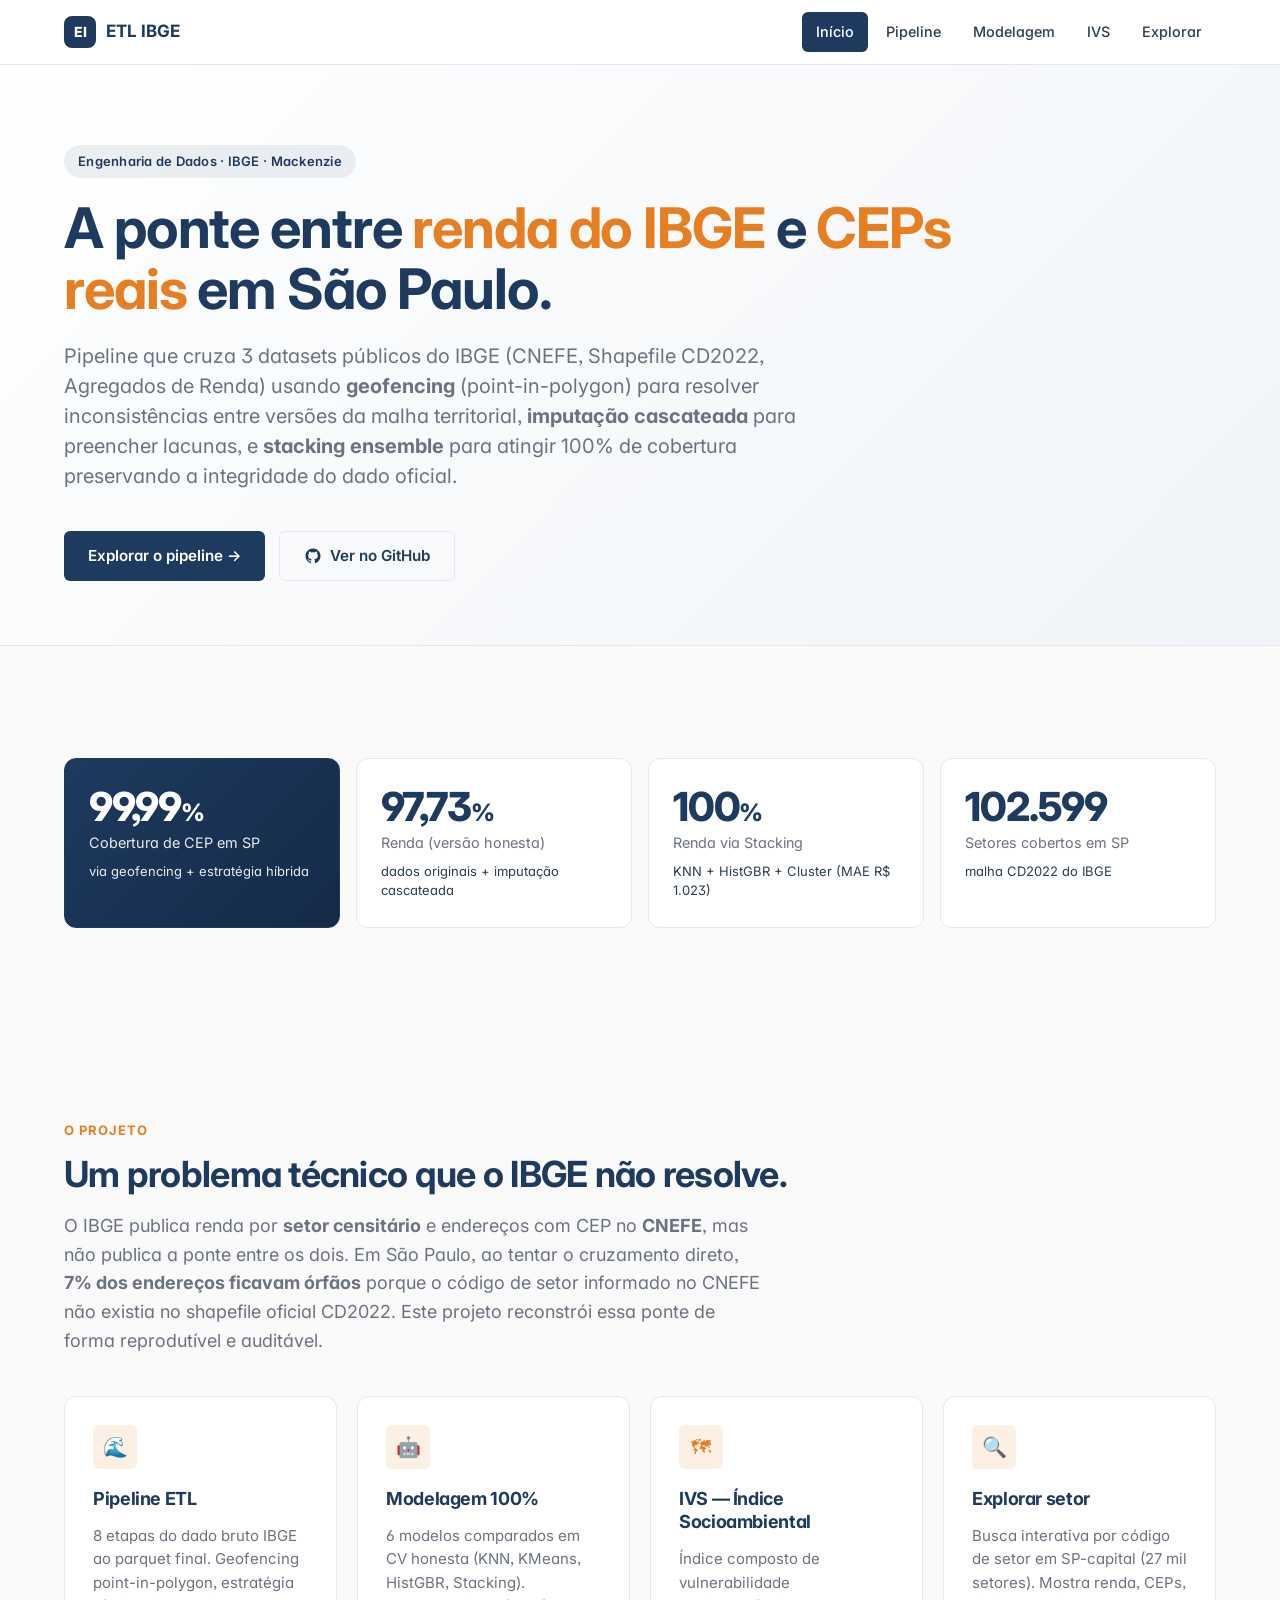
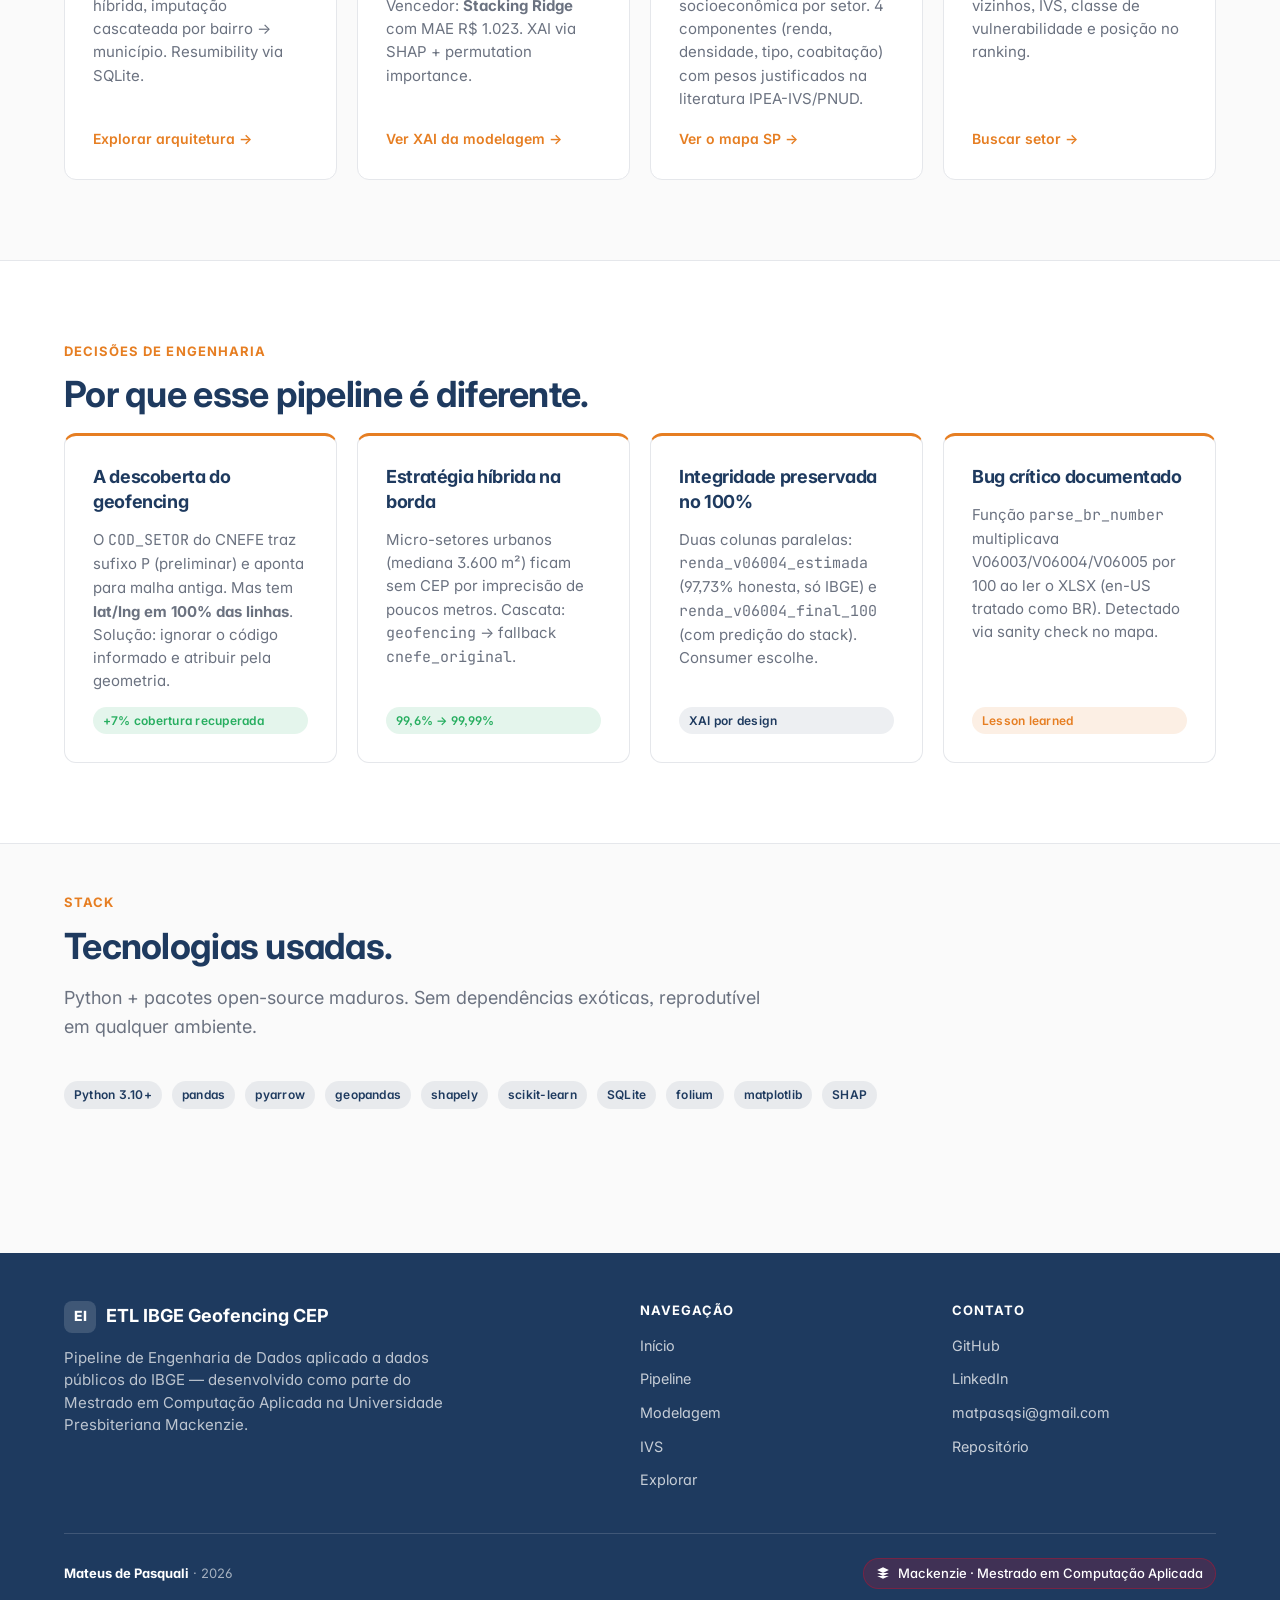
==== docs/index.html @ 5c692386 "feat(site): Fase 1 - setup + landing page - Estrutura inicial em docs/ para GitHub Pages - index.htm" ====
<!DOCTYPE html>
<html lang="pt-BR">
<head>
  <meta charset="UTF-8" />
  <meta name="viewport" content="width=device-width, initial-scale=1.0" />
  <title>ETL IBGE Geofencing CEP — Setor × CEP × Renda em SP</title>
  <meta name="description" content="Pipeline de Engenharia de Dados que cruza renda do IBGE com CEPs reais via geofencing. 99,99% cobertura de CEP e 100% de renda em SP via stacking ensemble." />

  <!-- Open Graph -->
  <meta property="og:title" content="ETL IBGE Geofencing CEP — Setor × CEP × Renda" />
  <meta property="og:description" content="Pipeline de Engenharia de Dados aplicado a dados públicos do IBGE — 99,99% CEP / 100% renda em SP." />
  <meta property="og:type" content="website" />

  <!-- Fontes -->
  <link rel="preconnect" href="https://fonts.googleapis.com" />
  <link rel="preconnect" href="https://fonts.gstatic.com" crossorigin />
  <link href="https://fonts.googleapis.com/css2?family=Inter:wght@400;500;600;700;800&family=JetBrains+Mono:wght@400;500&display=swap" rel="stylesheet" />

  <!-- CSS -->
  <link rel="stylesheet" href="css/custom.css" />

  <!-- Favicon inline (SVG simples com sigla) -->
  <link rel="icon" type="image/svg+xml" href="data:image/svg+xml,%3Csvg xmlns='http://www.w3.org/2000/svg' viewBox='0 0 64 64'%3E%3Crect width='64' height='64' rx='12' fill='%231E3A5F'/%3E%3Ctext x='50%25' y='52%25' text-anchor='middle' font-family='Inter,sans-serif' font-size='28' font-weight='800' fill='white'%3EEI%3C/text%3E%3C/svg%3E" />
</head>
<body>

  <!-- ========== HEADER + NAV ========== -->
  <header class="site-header">
    <div class="container nav-wrapper">
      <a href="index.html" class="nav-brand" aria-label="Página inicial">
        <span class="nav-brand-mark">EI</span>
        <span>ETL IBGE</span>
      </a>

      <button class="nav-toggle" aria-label="Abrir menu" aria-expanded="false">
        <svg width="24" height="24" viewBox="0 0 24 24" fill="none" stroke="currentColor" stroke-width="2">
          <line x1="3" y1="6" x2="21" y2="6"></line>
          <line x1="3" y1="12" x2="21" y2="12"></line>
          <line x1="3" y1="18" x2="21" y2="18"></line>
        </svg>
      </button>

      <nav class="nav-links" aria-label="Navegação principal">
        <a href="index.html" class="nav-link">Início</a>
        <a href="pipeline.html" class="nav-link">Pipeline</a>
        <a href="modelagem.html" class="nav-link">Modelagem</a>
        <a href="ivs.html" class="nav-link">IVS</a>
        <a href="explorar.html" class="nav-link">Explorar</a>
      </nav>
    </div>
  </header>

  <!-- ========== HERO ========== -->
  <section class="hero">
    <div class="container">
      <span class="hero-eyebrow">Engenharia de Dados · IBGE · Mackenzie</span>
      <h1>A ponte entre <span class="text-accent">renda do IBGE</span> e <span class="text-accent">CEPs reais</span> em São Paulo.</h1>
      <p class="hero-lead">
        Pipeline que cruza 3 datasets públicos do IBGE (CNEFE, Shapefile CD2022, Agregados de Renda) usando
        <strong>geofencing</strong> (point-in-polygon) para resolver inconsistências entre versões da malha territorial,
        <strong>imputação cascateada</strong> para preencher lacunas, e <strong>stacking ensemble</strong> para atingir
        100% de cobertura preservando a integridade do dado oficial.
      </p>
      <div class="hero-ctas">
        <a href="pipeline.html" class="btn btn-primary">
          Explorar o pipeline →
        </a>
        <a href="https://github.com/MatPasquali/ETL_IBGE_GEOFENCING_CEP" target="_blank" rel="noopener" class="btn btn-secondary">
          <svg width="18" height="18" viewBox="0 0 24 24" fill="currentColor">
            <path d="M12 2C6.477 2 2 6.484 2 12.017c0 4.425 2.865 8.18 6.839 9.504.5.092.682-.217.682-.483 0-.237-.008-.868-.013-1.703-2.782.605-3.369-1.343-3.369-1.343-.454-1.158-1.11-1.466-1.11-1.466-.908-.62.069-.608.069-.608 1.003.07 1.531 1.032 1.531 1.032.892 1.53 2.341 1.088 2.91.832.092-.647.35-1.088.636-1.338-2.22-.253-4.555-1.113-4.555-4.951 0-1.093.39-1.988 1.029-2.688-.103-.253-.446-1.272.098-2.65 0 0 .84-.27 2.75 1.026A9.564 9.564 0 0 1 12 6.844c.85.004 1.705.114 2.504.336 1.909-1.296 2.747-1.027 2.747-1.027.546 1.379.202 2.398.1 2.651.64.7 1.028 1.595 1.028 2.688 0 3.848-2.339 4.695-4.566 4.943.359.309.678.92.678 1.855 0 1.338-.012 2.419-.012 2.747 0 .268.18.58.688.482A10.019 10.019 0 0 0 22 12.017C22 6.484 17.522 2 12 2z"/>
          </svg>
          Ver no GitHub
        </a>
      </div>
    </div>
  </section>

  <!-- ========== MÉTRICAS ========== -->
  <section class="section-tight">
    <div class="container">
      <div class="metrics-grid">
        <div class="metric-card highlight">
          <div class="metric-value">99,99<span style="font-size: 1.5rem;">%</span></div>
          <div class="metric-label">Cobertura de CEP em SP</div>
          <div class="metric-detail">via geofencing + estratégia híbrida</div>
        </div>

        <div class="metric-card">
          <div class="metric-value">97,73<span style="font-size: 1.5rem;">%</span></div>
          <div class="metric-label">Renda (versão honesta)</div>
          <div class="metric-detail">dados originais + imputação cascateada</div>
        </div>

        <div class="metric-card">
          <div class="metric-value">100<span style="font-size: 1.5rem;">%</span></div>
          <div class="metric-label">Renda via Stacking</div>
          <div class="metric-detail">KNN + HistGBR + Cluster (MAE R$ 1.023)</div>
        </div>

        <div class="metric-card">
          <div class="metric-value">102.599</div>
          <div class="metric-label">Setores cobertos em SP</div>
          <div class="metric-detail">malha CD2022 do IBGE</div>
        </div>
      </div>
    </div>
  </section>

  <!-- ========== O PROJETO ========== -->
  <section class="section">
    <div class="container">
      <span class="section-eyebrow">O Projeto</span>
      <h2 class="section-title">Um problema técnico que o IBGE não resolve.</h2>
      <p class="section-lead">
        O IBGE publica renda por <strong>setor censitário</strong> e endereços com CEP no <strong>CNEFE</strong>, mas não
        publica a ponte entre os dois. Em São Paulo, ao tentar o cruzamento direto, <strong>7% dos endereços ficavam órfãos</strong>
        porque o código de setor informado no CNEFE não existia no shapefile oficial CD2022. Este projeto reconstrói essa
        ponte de forma reprodutível e auditável.
      </p>

      <div class="feature-grid">
        <a href="pipeline.html" class="feature-card">
          <span class="feature-icon">🌊</span>
          <h3 class="feature-title">Pipeline ETL</h3>
          <p class="feature-desc">
            8 etapas do dado bruto IBGE ao parquet final. Geofencing point-in-polygon, estratégia híbrida, imputação cascateada por bairro → município. Resumibility via SQLite.
          </p>
          <span class="feature-arrow">Explorar arquitetura →</span>
        </a>

        <a href="modelagem.html" class="feature-card">
          <span class="feature-icon">🤖</span>
          <h3 class="feature-title">Modelagem 100%</h3>
          <p class="feature-desc">
            6 modelos comparados em CV honesta (KNN, KMeans, HistGBR, Stacking). Vencedor: <strong>Stacking Ridge</strong> com MAE R$ 1.023. XAI via SHAP + permutation importance.
          </p>
          <span class="feature-arrow">Ver XAI da modelagem →</span>
        </a>

        <a href="ivs.html" class="feature-card">
          <span class="feature-icon">🗺</span>
          <h3 class="feature-title">IVS — Índice Socioambiental</h3>
          <p class="feature-desc">
            Índice composto de vulnerabilidade socioeconômica por setor. 4 componentes (renda, densidade, tipo, coabitação) com pesos justificados na literatura IPEA-IVS/PNUD.
          </p>
          <span class="feature-arrow">Ver o mapa SP →</span>
        </a>

        <a href="explorar.html" class="feature-card">
          <span class="feature-icon">🔍</span>
          <h3 class="feature-title">Explorar setor</h3>
          <p class="feature-desc">
            Busca interativa por código de setor em SP-capital (27 mil setores). Mostra renda, CEPs, vizinhos, IVS, classe de vulnerabilidade e posição no ranking.
          </p>
          <span class="feature-arrow">Buscar setor →</span>
        </a>
      </div>
    </div>
  </section>

  <!-- ========== DIFERENCIAIS ========== -->
  <section class="section" style="background: var(--color-bg-card); border-top: 1px solid var(--color-border); border-bottom: 1px solid var(--color-border);">
    <div class="container">
      <span class="section-eyebrow">Decisões de engenharia</span>
      <h2 class="section-title">Por que esse pipeline é diferente.</h2>

      <div class="feature-grid">
        <div class="feature-card" style="border-top: 3px solid var(--color-accent);">
          <h4 style="color: var(--color-primary); margin: 0;">A descoberta do geofencing</h4>
          <p class="feature-desc">
            O <code>COD_SETOR</code> do CNEFE traz sufixo <code>P</code> (preliminar) e aponta para malha antiga. Mas tem <strong>lat/lng em 100% das linhas</strong>. Solução: ignorar o código informado e atribuir pela geometria.
          </p>
          <span class="tag tag-success">+7% cobertura recuperada</span>
        </div>

        <div class="feature-card" style="border-top: 3px solid var(--color-accent);">
          <h4 style="color: var(--color-primary); margin: 0;">Estratégia híbrida na borda</h4>
          <p class="feature-desc">
            Micro-setores urbanos (mediana 3.600 m²) ficam sem CEP por imprecisão de poucos metros. Cascata: <code>geofencing</code> → fallback <code>cnefe_original</code>.
          </p>
          <span class="tag tag-success">99,6% → 99,99%</span>
        </div>

        <div class="feature-card" style="border-top: 3px solid var(--color-accent);">
          <h4 style="color: var(--color-primary); margin: 0;">Integridade preservada no 100%</h4>
          <p class="feature-desc">
            Duas colunas paralelas: <code>renda_v06004_estimada</code> (97,73% honesta, só IBGE) e <code>renda_v06004_final_100</code> (com predição do stack). Consumer escolhe.
          </p>
          <span class="tag">XAI por design</span>
        </div>

        <div class="feature-card" style="border-top: 3px solid var(--color-accent);">
          <h4 style="color: var(--color-primary); margin: 0;">Bug crítico documentado</h4>
          <p class="feature-desc">
            Função <code>parse_br_number</code> multiplicava V06003/V06004/V06005 por 100 ao ler o XLSX (en-US tratado como BR). Detectado via sanity check no mapa.
          </p>
          <span class="tag tag-accent">Lesson learned</span>
        </div>
      </div>
    </div>
  </section>

  <!-- ========== STACK TECNOLÓGICO ========== -->
  <section class="section-tight">
    <div class="container">
      <span class="section-eyebrow">Stack</span>
      <h2 class="section-title">Tecnologias usadas.</h2>
      <p class="section-lead">
        Python + pacotes open-source maduros. Sem dependências exóticas, reprodutível em qualquer ambiente.
      </p>
      <div style="display: flex; gap: 0.625rem; flex-wrap: wrap;">
        <span class="tag">Python 3.10+</span>
        <span class="tag">pandas</span>
        <span class="tag">pyarrow</span>
        <span class="tag">geopandas</span>
        <span class="tag">shapely</span>
        <span class="tag">scikit-learn</span>
        <span class="tag">SQLite</span>
        <span class="tag">folium</span>
        <span class="tag">matplotlib</span>
        <span class="tag">SHAP</span>
      </div>
    </div>
  </section>

  <!-- ========== FOOTER ========== -->
  <footer class="site-footer">
    <div class="container">
      <div class="footer-grid">
        <div>
          <div class="footer-brand">
            <span class="nav-brand-mark" style="background: rgba(255,255,255,0.15);">EI</span>
            <span>ETL IBGE Geofencing CEP</span>
          </div>
          <p class="footer-tagline">
            Pipeline de Engenharia de Dados aplicado a dados públicos do IBGE — desenvolvido como parte
            do Mestrado em Computação Aplicada na Universidade Presbiteriana Mackenzie.
          </p>
        </div>

        <div>
          <h4 class="footer-heading">Navegação</h4>
          <ul class="footer-links">
            <li><a class="footer-link" href="index.html">Início</a></li>
            <li><a class="footer-link" href="pipeline.html">Pipeline</a></li>
            <li><a class="footer-link" href="modelagem.html">Modelagem</a></li>
            <li><a class="footer-link" href="ivs.html">IVS</a></li>
            <li><a class="footer-link" href="explorar.html">Explorar</a></li>
          </ul>
        </div>

        <div>
          <h4 class="footer-heading">Contato</h4>
          <ul class="footer-links">
            <li>
              <a class="footer-link" href="https://github.com/MatPasquali" target="_blank" rel="noopener">
                GitHub
              </a>
            </li>
            <li>
              <!-- TODO: substituir pela URL real do LinkedIn -->
              <a class="footer-link" href="https://www.linkedin.com/in/matpasquali" target="_blank" rel="noopener">
                LinkedIn
              </a>
            </li>
            <li>
              <a class="footer-link" href="mailto:matpasqsi@gmail.com">
                matpasqsi@gmail.com
              </a>
            </li>
            <li>
              <a class="footer-link" href="https://github.com/MatPasquali/ETL_IBGE_GEOFENCING_CEP" target="_blank" rel="noopener">
                Repositório
              </a>
            </li>
          </ul>
        </div>
      </div>

      <hr class="footer-divider" />

      <div class="footer-bottom">
        <div>
          <strong style="color: white;">Mateus de Pasquali</strong> · 2026
        </div>
        <span class="mackenzie-badge">
          <svg width="14" height="14" viewBox="0 0 24 24" fill="currentColor">
            <path d="M12 2L2 7l10 5 10-5-10-5zM2 17l10 5 10-5M2 12l10 5 10-5"></path>
          </svg>
          Mackenzie · Mestrado em Computação Aplicada
        </span>
      </div>
    </div>
  </footer>

  <script src="js/nav.js"></script>
</body>
</html>
---- docs/css/custom.css ----
/* ETL IBGE Geofencing CEP — Design System
   Estilo: acadêmico minimalista, paleta navy + accent laranja */

:root {
  --color-bg: #FAFAFA;
  --color-bg-card: #FFFFFF;
  --color-primary: #1E3A5F;
  --color-primary-dark: #142A47;
  --color-accent: #E67E22;
  --color-accent-dark: #CA6F1E;
  --color-text: #2C3E50;
  --color-text-muted: #6B7280;
  --color-border: #E5E7EB;
  --color-success: #27AE60;
  --color-warning: #F39C12;
  --color-mackenzie: #C8102E; /* vermelho Mackenzie */

  --shadow-sm: 0 1px 2px rgba(0, 0, 0, 0.05);
  --shadow-md: 0 4px 6px -1px rgba(0, 0, 0, 0.06), 0 2px 4px -1px rgba(0, 0, 0, 0.04);
  --shadow-lg: 0 10px 15px -3px rgba(0, 0, 0, 0.08), 0 4px 6px -2px rgba(0, 0, 0, 0.04);

  --radius-sm: 6px;
  --radius-md: 12px;
  --radius-lg: 18px;
}

* { box-sizing: border-box; }

html {
  scroll-behavior: smooth;
  font-feature-settings: 'cv11', 'ss01', 'ss03';
}

body {
  font-family: 'Inter', -apple-system, BlinkMacSystemFont, 'Segoe UI', sans-serif;
  background: var(--color-bg);
  color: var(--color-text);
  line-height: 1.6;
  margin: 0;
  padding: 0;
  -webkit-font-smoothing: antialiased;
}

/* Tipografia */
h1, h2, h3, h4 {
  font-weight: 700;
  letter-spacing: -0.02em;
  color: var(--color-primary);
  margin: 0;
}

h1 { font-size: clamp(2rem, 5vw, 3.5rem); line-height: 1.1; }
h2 { font-size: clamp(1.5rem, 3vw, 2.25rem); line-height: 1.2; }
h3 { font-size: 1.375rem; line-height: 1.3; }
h4 { font-size: 1.125rem; line-height: 1.4; }

p { margin: 0; }
code, pre { font-family: 'JetBrains Mono', 'Roboto Mono', monospace; }

/* Container */
.container {
  max-width: 1200px;
  margin: 0 auto;
  padding: 0 1.5rem;
}

@media (max-width: 640px) {
  .container { padding: 0 1rem; }
}

/* === HEADER & NAV === */
.site-header {
  position: sticky;
  top: 0;
  z-index: 50;
  background: rgba(255, 255, 255, 0.95);
  backdrop-filter: blur(8px);
  border-bottom: 1px solid var(--color-border);
}

.nav-wrapper {
  display: flex;
  align-items: center;
  justify-content: space-between;
  height: 64px;
}

.nav-brand {
  display: flex;
  align-items: center;
  gap: 0.625rem;
  text-decoration: none;
  color: var(--color-primary);
  font-weight: 700;
  font-size: 1.0625rem;
}

.nav-brand-mark {
  display: inline-flex;
  align-items: center;
  justify-content: center;
  width: 32px;
  height: 32px;
  border-radius: 8px;
  background: var(--color-primary);
  color: white;
  font-weight: 800;
  font-size: 0.875rem;
}

.nav-links {
  display: flex;
  gap: 0.25rem;
  align-items: center;
}

.nav-link {
  padding: 0.5rem 0.875rem;
  border-radius: var(--radius-sm);
  color: var(--color-text);
  font-size: 0.9rem;
  font-weight: 500;
  text-decoration: none;
  transition: background 0.15s, color 0.15s;
}

.nav-link:hover {
  background: var(--color-bg);
  color: var(--color-primary);
}

.nav-link.active {
  background: var(--color-primary);
  color: white;
}

.nav-toggle {
  display: none;
  background: transparent;
  border: 0;
  cursor: pointer;
  padding: 0.5rem;
  color: var(--color-primary);
}

@media (max-width: 768px) {
  .nav-toggle { display: block; }
  .nav-links {
    display: none;
    position: absolute;
    top: 64px;
    left: 0;
    right: 0;
    background: white;
    flex-direction: column;
    padding: 1rem 1.5rem;
    border-bottom: 1px solid var(--color-border);
    box-shadow: var(--shadow-md);
  }
  .nav-links.open { display: flex; }
}

/* === HERO === */
.hero {
  padding: 5rem 0 4rem;
  background: linear-gradient(135deg, #FFFFFF 0%, #F0F4F8 100%);
  border-bottom: 1px solid var(--color-border);
}

.hero-eyebrow {
  display: inline-block;
  padding: 0.375rem 0.875rem;
  background: rgba(30, 58, 95, 0.08);
  color: var(--color-primary);
  border-radius: 999px;
  font-size: 0.8125rem;
  font-weight: 600;
  letter-spacing: 0.02em;
  margin-bottom: 1.25rem;
}

.hero h1 {
  margin-bottom: 1.25rem;
  max-width: 900px;
}

.hero-lead {
  font-size: 1.25rem;
  color: var(--color-text-muted);
  max-width: 760px;
  margin-bottom: 2.5rem;
  line-height: 1.5;
}

.hero-ctas {
  display: flex;
  gap: 0.875rem;
  flex-wrap: wrap;
}

.btn {
  display: inline-flex;
  align-items: center;
  gap: 0.5rem;
  padding: 0.75rem 1.5rem;
  border-radius: var(--radius-sm);
  font-weight: 600;
  font-size: 0.95rem;
  text-decoration: none;
  border: 0;
  cursor: pointer;
  transition: all 0.15s ease;
}

.btn-primary {
  background: var(--color-primary);
  color: white;
}
.btn-primary:hover {
  background: var(--color-primary-dark);
  transform: translateY(-1px);
  box-shadow: var(--shadow-md);
}

.btn-secondary {
  background: transparent;
  color: var(--color-primary);
  border: 1.5px solid var(--color-border);
}
.btn-secondary:hover {
  border-color: var(--color-primary);
  background: white;
}

/* === METRICS === */
.metrics-grid {
  display: grid;
  grid-template-columns: repeat(auto-fit, minmax(220px, 1fr));
  gap: 1rem;
  margin: 4rem 0;
}

.metric-card {
  background: var(--color-bg-card);
  border: 1px solid var(--color-border);
  border-radius: var(--radius-md);
  padding: 1.75rem 1.5rem;
  text-align: left;
  transition: transform 0.15s, box-shadow 0.15s;
}

.metric-card:hover {
  transform: translateY(-2px);
  box-shadow: var(--shadow-lg);
  border-color: var(--color-primary);
}

.metric-value {
  font-size: 2.5rem;
  font-weight: 800;
  color: var(--color-primary);
  letter-spacing: -0.03em;
  line-height: 1;
  margin-bottom: 0.25rem;
}

.metric-label {
  font-size: 0.9rem;
  color: var(--color-text-muted);
  margin-bottom: 0.5rem;
}

.metric-detail {
  font-size: 0.8125rem;
  color: var(--color-text);
  line-height: 1.4;
}

.metric-card.highlight {
  background: linear-gradient(135deg, var(--color-primary) 0%, var(--color-primary-dark) 100%);
  border-color: var(--color-primary);
}
.metric-card.highlight .metric-value,
.metric-card.highlight .metric-label,
.metric-card.highlight .metric-detail {
  color: white;
}
.metric-card.highlight .metric-label,
.metric-card.highlight .metric-detail {
  opacity: 0.9;
}

/* === SECTIONS === */
.section {
  padding: 5rem 0;
}

.section-tight {
  padding: 3rem 0;
}

.section-eyebrow {
  display: block;
  font-size: 0.8125rem;
  font-weight: 700;
  letter-spacing: 0.08em;
  text-transform: uppercase;
  color: var(--color-accent);
  margin-bottom: 0.75rem;
}

.section-title {
  margin-bottom: 1rem;
}

.section-lead {
  font-size: 1.125rem;
  color: var(--color-text-muted);
  max-width: 700px;
  margin-bottom: 2.5rem;
}

/* Feature cards */
.feature-grid {
  display: grid;
  grid-template-columns: repeat(auto-fit, minmax(260px, 1fr));
  gap: 1.25rem;
}

.feature-card {
  background: var(--color-bg-card);
  border: 1px solid var(--color-border);
  border-radius: var(--radius-md);
  padding: 1.75rem;
  text-decoration: none;
  color: inherit;
  display: flex;
  flex-direction: column;
  gap: 0.875rem;
  transition: all 0.15s ease;
}

.feature-card:hover {
  border-color: var(--color-primary);
  transform: translateY(-2px);
  box-shadow: var(--shadow-md);
}

.feature-icon {
  display: inline-flex;
  align-items: center;
  justify-content: center;
  width: 44px;
  height: 44px;
  border-radius: var(--radius-sm);
  background: rgba(230, 126, 34, 0.12);
  color: var(--color-accent);
  font-size: 1.25rem;
  margin-bottom: 0.25rem;
}

.feature-title {
  font-size: 1.125rem;
  font-weight: 700;
  color: var(--color-primary);
  margin: 0;
}

.feature-desc {
  font-size: 0.9375rem;
  color: var(--color-text-muted);
  line-height: 1.55;
  margin: 0;
  flex: 1;
}

.feature-arrow {
  font-size: 0.875rem;
  color: var(--color-accent);
  font-weight: 600;
  margin-top: 0.25rem;
}

/* === FOOTER === */
.site-footer {
  background: var(--color-primary);
  color: rgba(255, 255, 255, 0.85);
  padding: 3rem 0 2rem;
  margin-top: 6rem;
}

.footer-grid {
  display: grid;
  grid-template-columns: 2fr 1fr 1fr;
  gap: 3rem;
  margin-bottom: 2.5rem;
}

@media (max-width: 768px) {
  .footer-grid { grid-template-columns: 1fr; gap: 2rem; }
}

.footer-brand {
  display: flex;
  align-items: center;
  gap: 0.625rem;
  color: white;
  font-weight: 700;
  font-size: 1.125rem;
  margin-bottom: 0.875rem;
}

.footer-tagline {
  color: rgba(255, 255, 255, 0.7);
  font-size: 0.9375rem;
  line-height: 1.5;
  max-width: 380px;
}

.footer-heading {
  color: white;
  font-size: 0.8125rem;
  font-weight: 700;
  letter-spacing: 0.08em;
  text-transform: uppercase;
  margin-bottom: 0.875rem;
}

.footer-links {
  list-style: none;
  padding: 0;
  margin: 0;
  display: flex;
  flex-direction: column;
  gap: 0.5rem;
}

.footer-link {
  color: rgba(255, 255, 255, 0.75);
  text-decoration: none;
  font-size: 0.9rem;
  transition: color 0.15s;
}
.footer-link:hover {
  color: white;
}

.footer-divider {
  border: 0;
  border-top: 1px solid rgba(255, 255, 255, 0.15);
  margin: 2rem 0 1.5rem;
}

.footer-bottom {
  display: flex;
  justify-content: space-between;
  align-items: center;
  gap: 1rem;
  flex-wrap: wrap;
  font-size: 0.8125rem;
  color: rgba(255, 255, 255, 0.6);
}

.mackenzie-badge {
  display: inline-flex;
  align-items: center;
  gap: 0.5rem;
  padding: 0.25rem 0.75rem;
  background: rgba(200, 16, 46, 0.2);
  border: 1px solid rgba(200, 16, 46, 0.4);
  border-radius: 999px;
  font-size: 0.8125rem;
  color: white;
  font-weight: 500;
}

/* === UTILITY === */
.fade-in {
  animation: fadeIn 0.6s ease-out;
}

@keyframes fadeIn {
  from { opacity: 0; transform: translateY(8px); }
  to { opacity: 1; transform: translateY(0); }
}

.text-accent { color: var(--color-accent); }
.text-primary { color: var(--color-primary); }
.text-muted { color: var(--color-text-muted); }

.tag {
  display: inline-block;
  padding: 0.25rem 0.625rem;
  background: rgba(30, 58, 95, 0.08);
  color: var(--color-primary);
  border-radius: 999px;
  font-size: 0.75rem;
  font-weight: 600;
  letter-spacing: 0.02em;
}

.tag-accent {
  background: rgba(230, 126, 34, 0.12);
  color: var(--color-accent);
}

.tag-success {
  background: rgba(39, 174, 96, 0.12);
  color: var(--color-success);
}
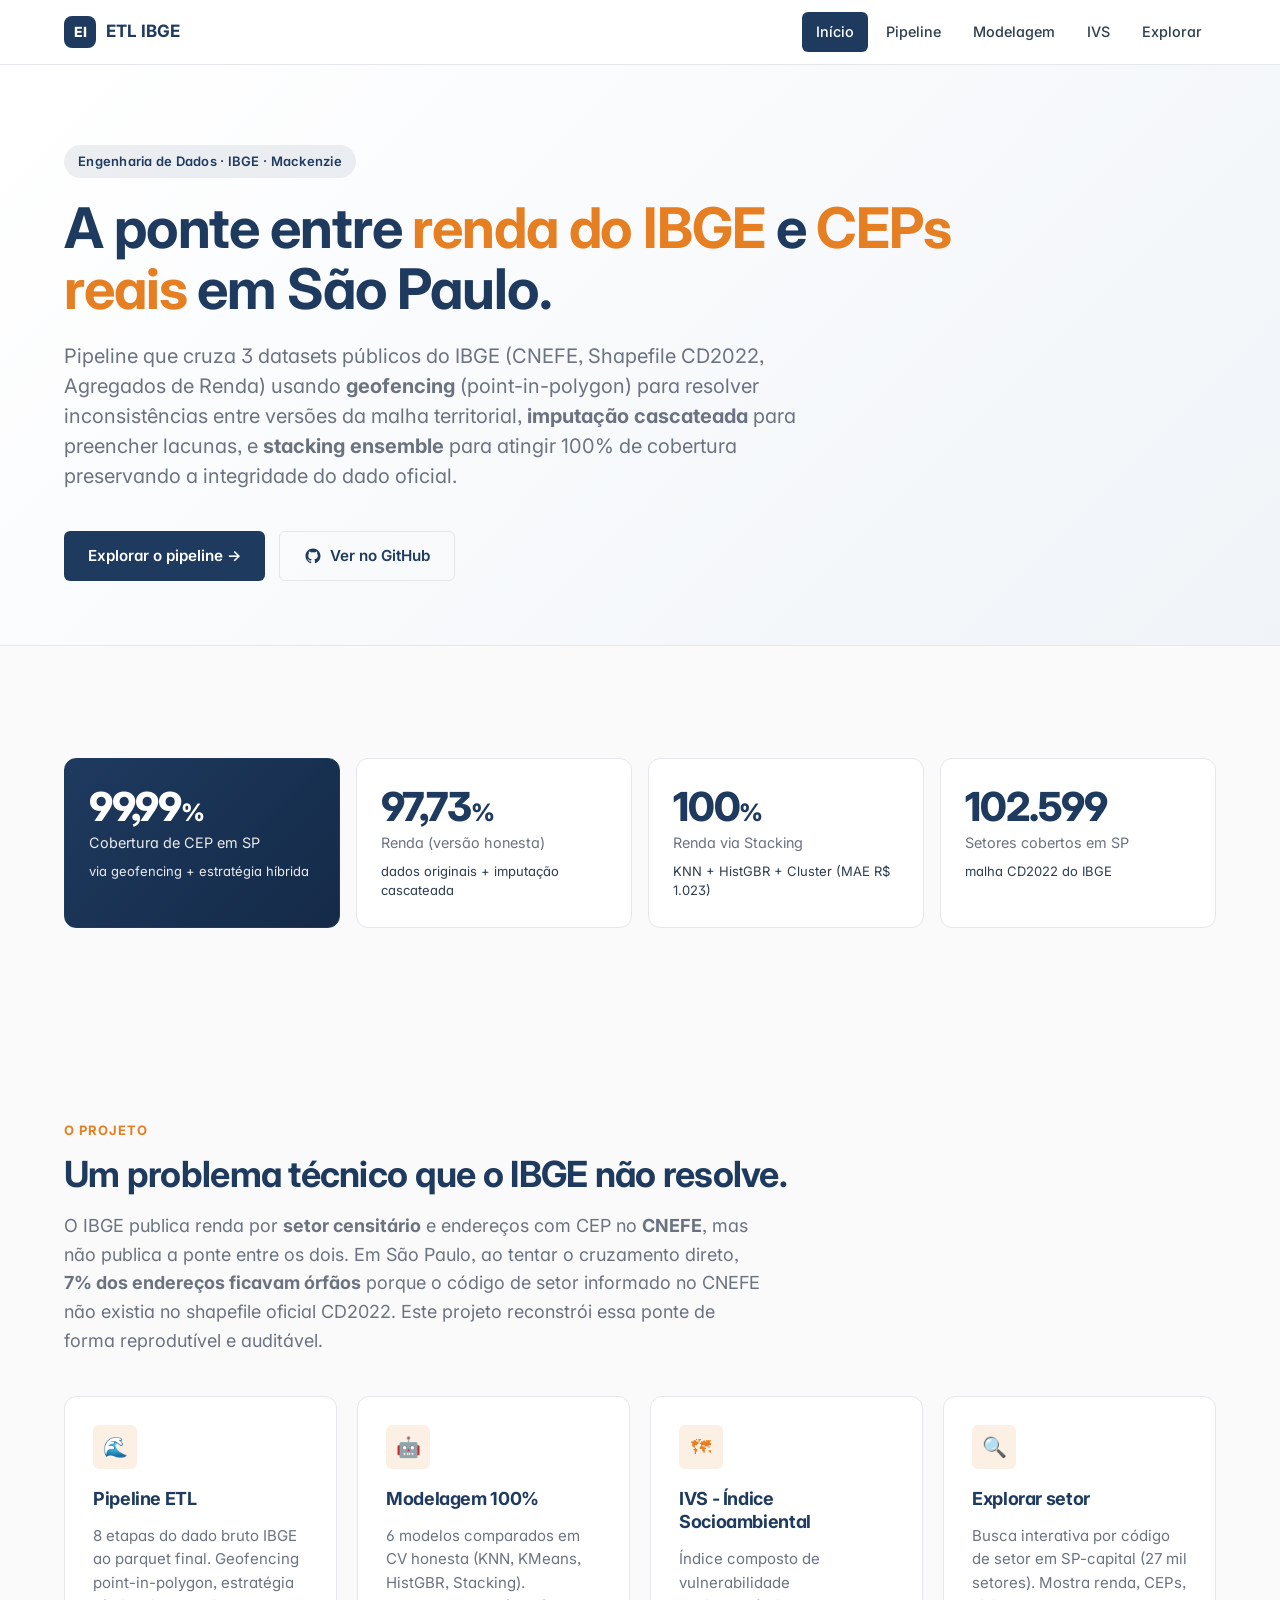
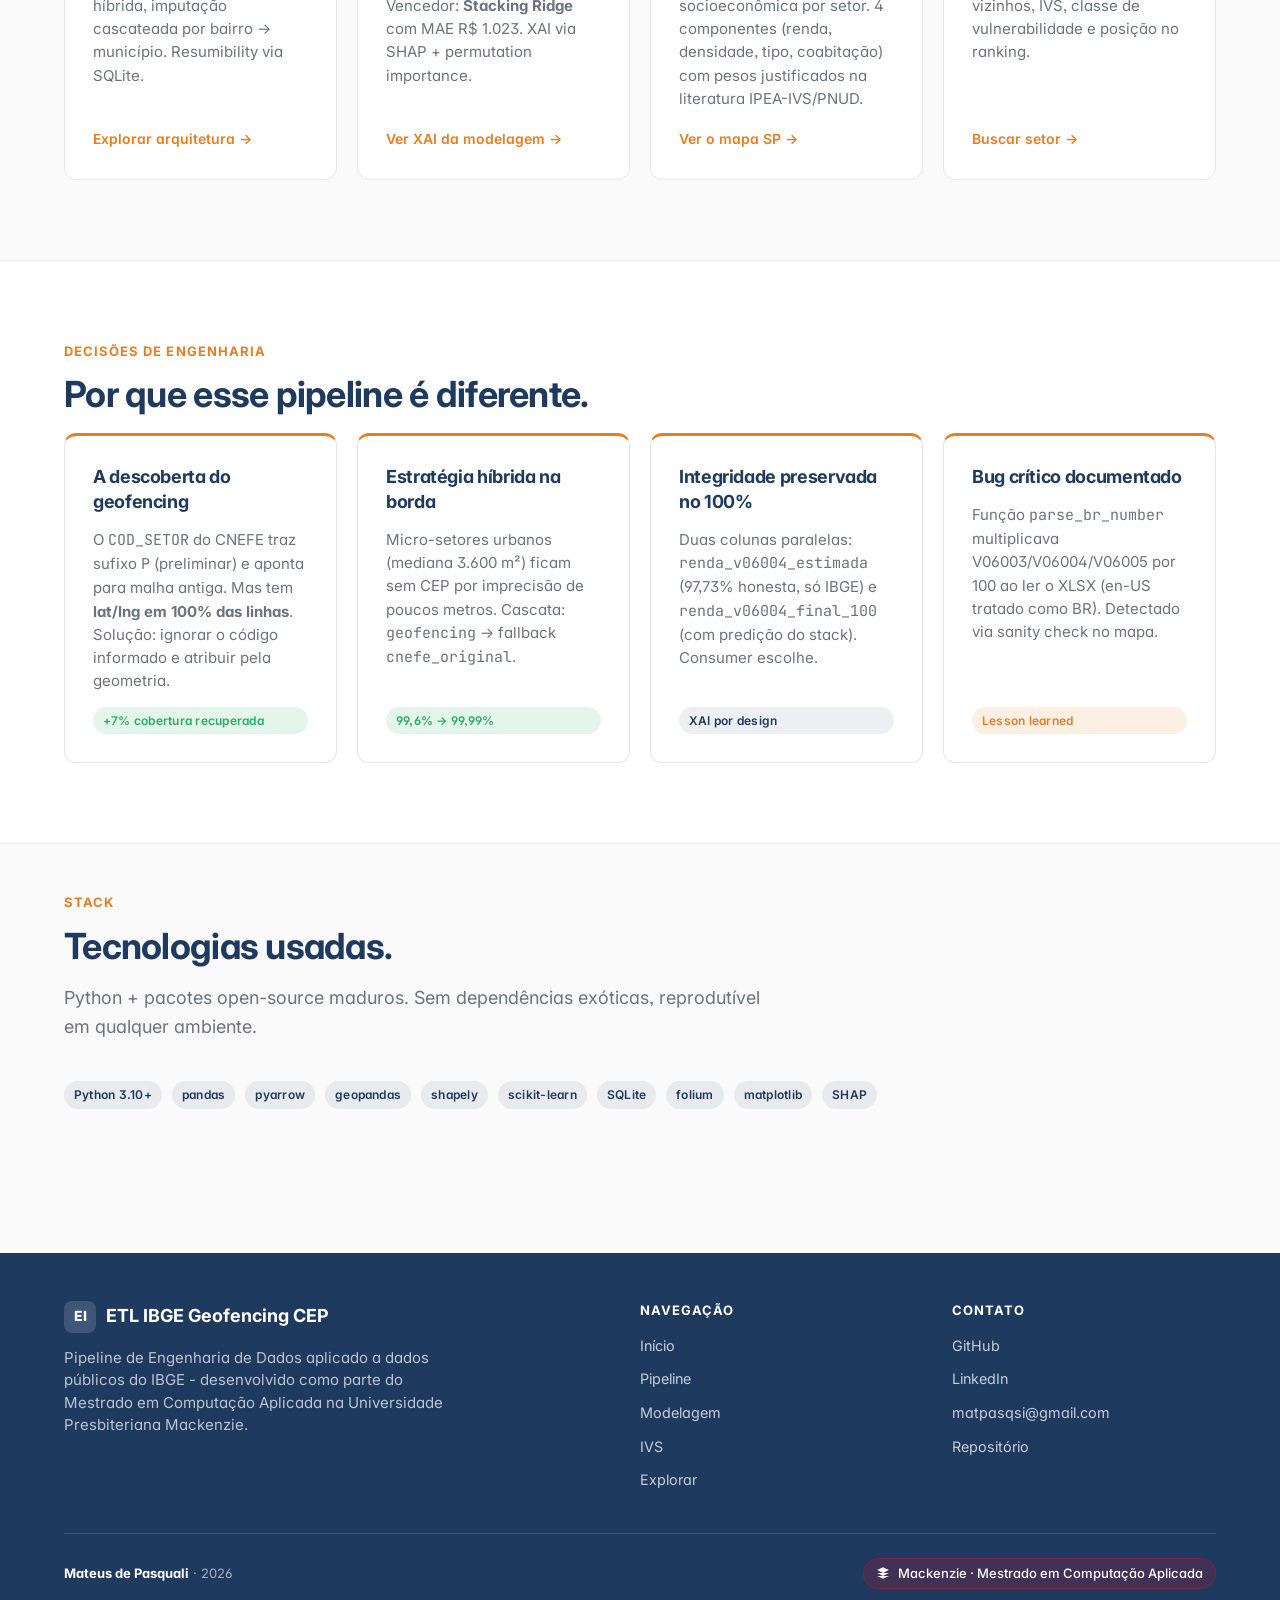
==== commit f0c38239: "style(site): substitui em-dash (--) por hifen (-) em todo o conteudo 101 substituicoes em 13 arquivo" ====
--- a/docs/index.html
+++ b/docs/index.html
@@ -3,12 +3,12 @@
 <head>
   <meta charset="UTF-8" />
   <meta name="viewport" content="width=device-width, initial-scale=1.0" />
-  <title>ETL IBGE Geofencing CEP — Setor × CEP × Renda em SP</title>
+  <title>ETL IBGE Geofencing CEP - Setor × CEP × Renda em SP</title>
   <meta name="description" content="Pipeline de Engenharia de Dados que cruza renda do IBGE com CEPs reais via geofencing. 99,99% cobertura de CEP e 100% de renda em SP via stacking ensemble." />
 
   <!-- Open Graph -->
-  <meta property="og:title" content="ETL IBGE Geofencing CEP — Setor × CEP × Renda" />
-  <meta property="og:description" content="Pipeline de Engenharia de Dados aplicado a dados públicos do IBGE — 99,99% CEP / 100% renda em SP." />
+  <meta property="og:title" content="ETL IBGE Geofencing CEP - Setor × CEP × Renda" />
+  <meta property="og:description" content="Pipeline de Engenharia de Dados aplicado a dados públicos do IBGE - 99,99% CEP / 100% renda em SP." />
   <meta property="og:type" content="website" />
 
   <!-- Fontes -->
@@ -139,7 +139,7 @@
 
         <a href="ivs.html" class="feature-card">
           <span class="feature-icon">🗺</span>
-          <h3 class="feature-title">IVS — Índice Socioambiental</h3>
+          <h3 class="feature-title">IVS - Índice Socioambiental</h3>
           <p class="feature-desc">
             Índice composto de vulnerabilidade socioeconômica por setor. 4 componentes (renda, densidade, tipo, coabitação) com pesos justificados na literatura IPEA-IVS/PNUD.
           </p>
@@ -233,7 +233,7 @@
             <span>ETL IBGE Geofencing CEP</span>
           </div>
           <p class="footer-tagline">
-            Pipeline de Engenharia de Dados aplicado a dados públicos do IBGE — desenvolvido como parte
+            Pipeline de Engenharia de Dados aplicado a dados públicos do IBGE - desenvolvido como parte
             do Mestrado em Computação Aplicada na Universidade Presbiteriana Mackenzie.
           </p>
         </div>
@@ -258,8 +258,7 @@
               </a>
             </li>
             <li>
-              <!-- TODO: substituir pela URL real do LinkedIn -->
-              <a class="footer-link" href="https://www.linkedin.com/in/matpasquali" target="_blank" rel="noopener">
+              <a class="footer-link" href="https://www.linkedin.com/in/mateuspasquali/" target="_blank" rel="noopener">
                 LinkedIn
               </a>
             </li>
--- a/docs/css/custom.css
+++ b/docs/css/custom.css
@@ -1,4 +1,4 @@
-/* ETL IBGE Geofencing CEP — Design System
+/* ETL IBGE Geofencing CEP - Design System
    Estilo: acadêmico minimalista, paleta navy + accent laranja */
 
 :root {
